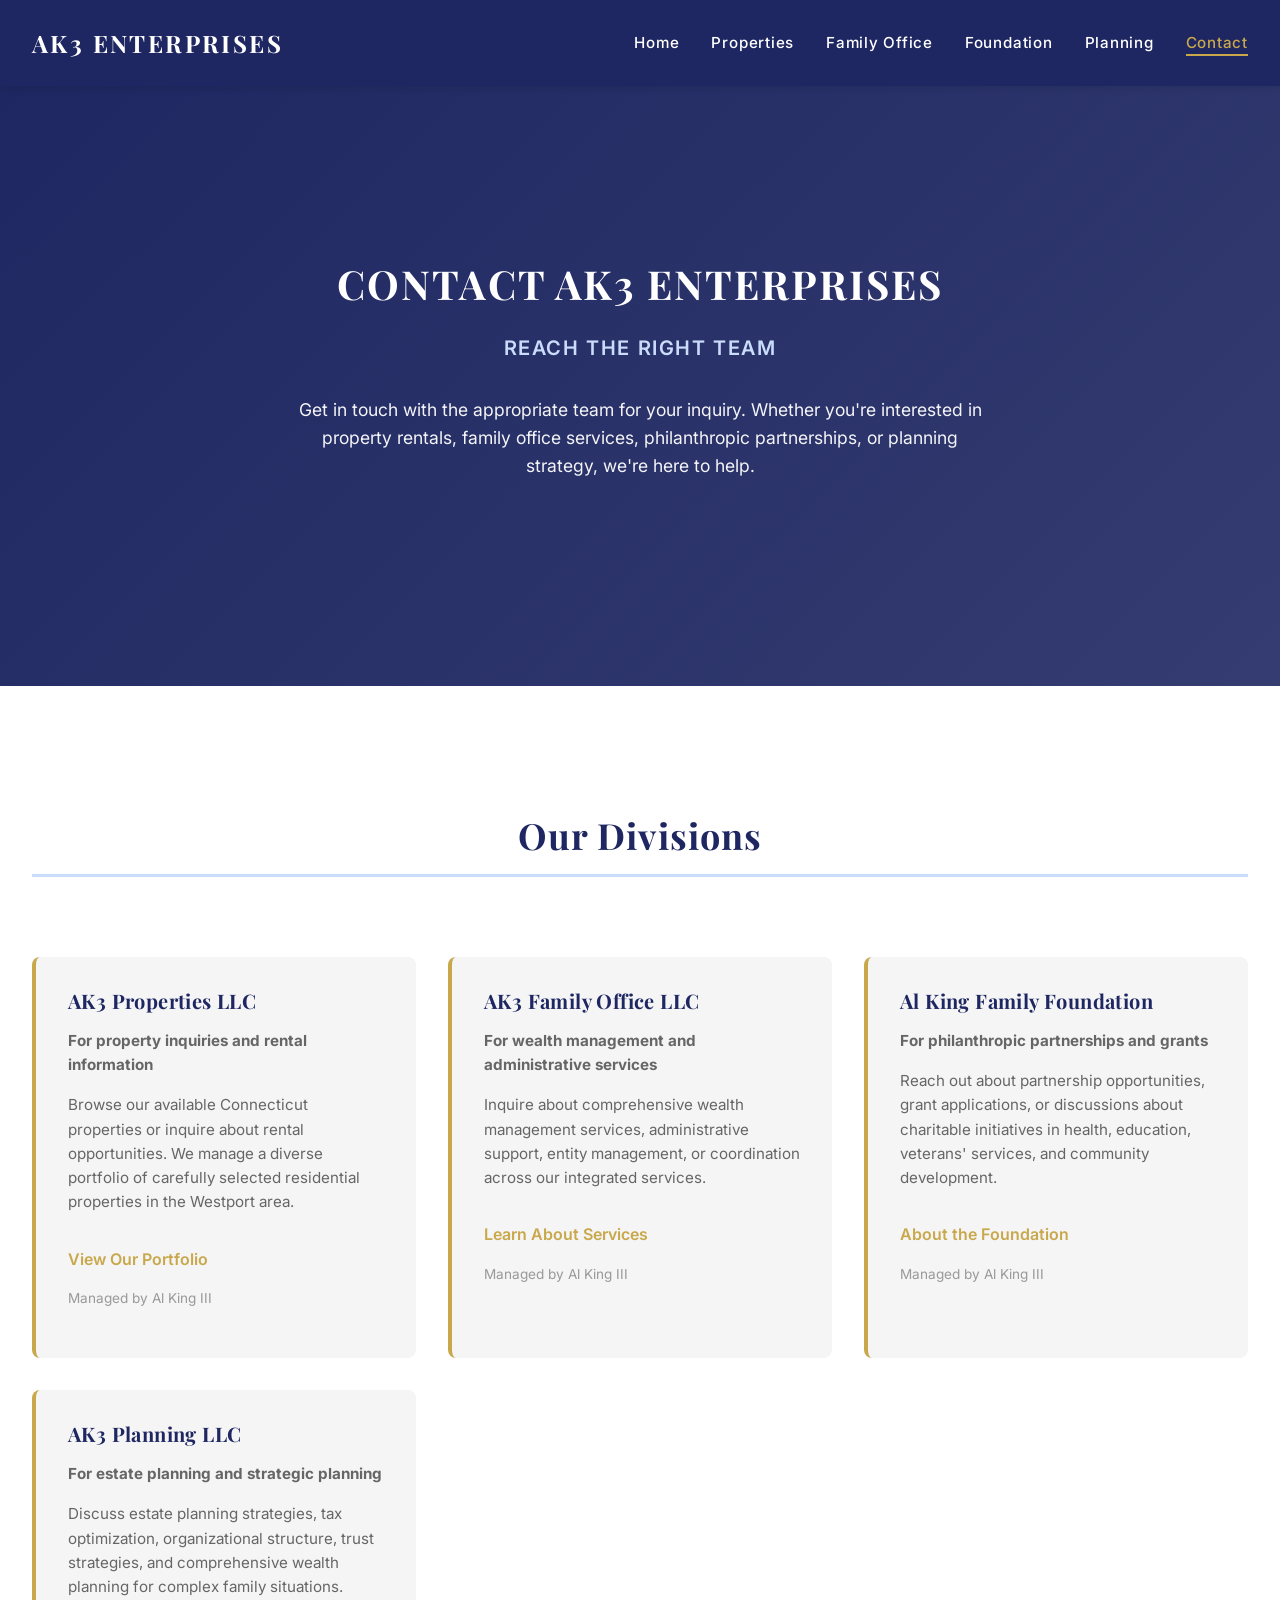
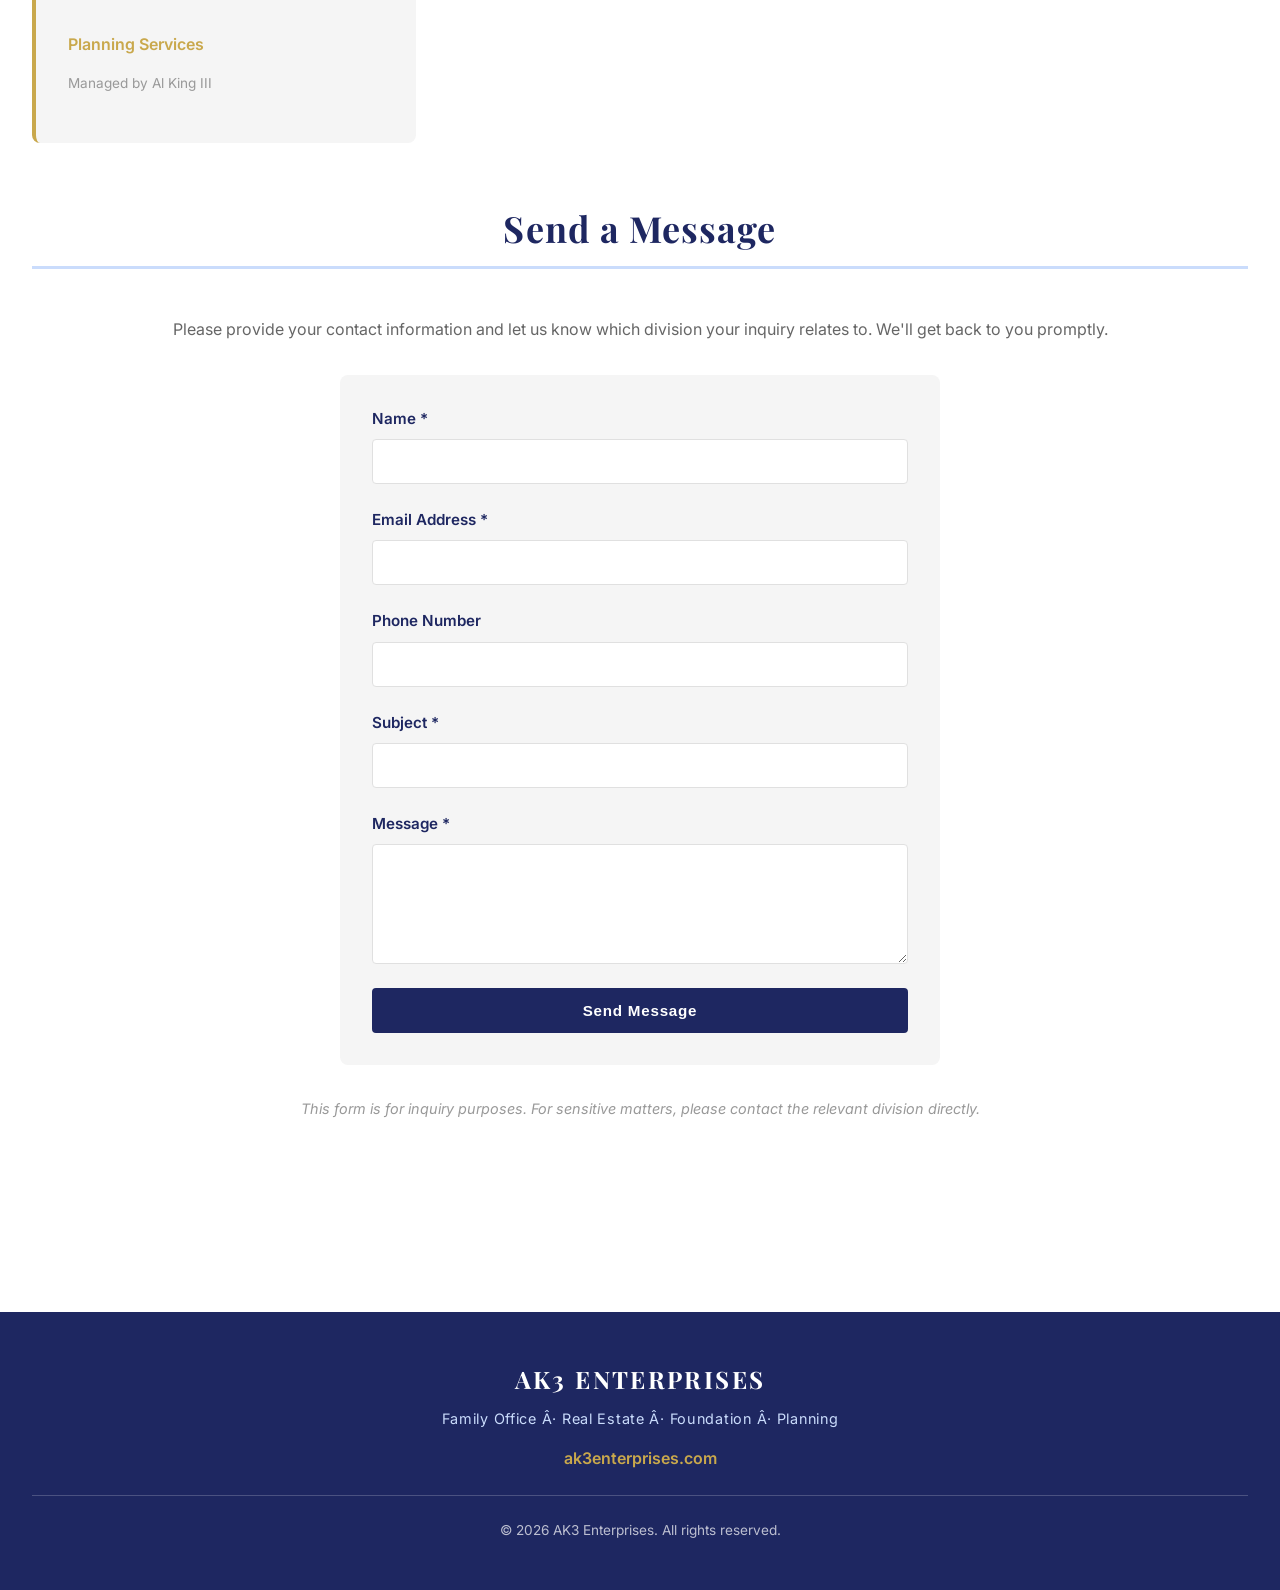
==== contact.html @ 864ccaf0 "Add contact.html for AK3 Enterprises This file contains the HTML structure for the contact page, inc" ====
<!DOCTYPE html>
<html lang="en">
<head>
  <meta charset="UTF-8">
  <meta name="viewport" content="width=device-width, initial-scale=1.0">
  <title>Contact AK3 Enterprises - Reach the Right Team</title>
  <link rel="preconnect" href="https://fonts.googleapis.com">
  <link rel="preconnect" href="https://fonts.gstatic.com" crossorigin>
  <link href="https://fonts.googleapis.com/css2?family=Inter:wght@400;500;600;700&family=Playfair+Display:wght@700&display=swap" rel="stylesheet">
  <link rel="stylesheet" href="css/style.css">
</head>
<body>
  <!-- Navigation -->
  <nav>
    <div class="nav-container">
      <div class="nav-logo">AK3 ENTERPRISES</div>
      <div class="hamburger" id="hamburger">
        <span></span>
        <span></span>
        <span></span>
      </div>
      <ul class="nav-links" id="navLinks">
        <li><a href="index.html">Home</a></li>
        <li><a href="properties.html">Properties</a></li>
        <li><a href="family-office.html">Family Office</a></li>
        <li><a href="foundation.html">Foundation</a></li>
        <li><a href="planning.html">Planning</a></li>
        <li><a href="contact.html" class="active">Contact</a></li>
      </ul>
    </div>
  </nav>

  <!-- Hero Section -->
  <section class="hero">
    <div class="hero-content">
      <h1>CONTACT AK3 ENTERPRISES</h1>
      <div class="hero-tagline">REACH THE RIGHT TEAM</div>
      <p>Get in touch with the appropriate team for your inquiry. Whether you're interested in property rentals, family office services, philanthropic partnerships, or planning strategy, we're here to help.</p>
    </div>
  </section>

  <!-- Main Content -->
  <main>
    <!-- Contact Cards -->
    <section>
      <h2>Our Divisions</h2>
      <div class="contact-cards">
        <div class="contact-card">
          <h3>AK3 Properties LLC</h3>
          <p><strong>For property inquiries and rental information</strong></p>
          <p>Browse our available Connecticut properties or inquire about rental opportunities. We manage a diverse portfolio of carefully selected residential properties in the Westport area.</p>
          <a href="properties.html">View Our Portfolio</a>
          <p style="margin-top: 1rem; font-size: 0.85rem; color: #999;">Managed by Al King III</p>
        </div>

        <div class="contact-card">
          <h3>AK3 Family Office LLC</h3>
          <p><strong>For wealth management and administrative services</strong></p>
          <p>Inquire about comprehensive wealth management services, administrative support, entity management, or coordination across our integrated services.</p>
          <a href="family-office.html">Learn About Services</a>
          <p style="margin-top: 1rem; font-size: 0.85rem; color: #999;">Managed by Al King III</p>
        </div>

        <div class="contact-card">
          <h3>Al King Family Foundation</h3>
          <p><strong>For philanthropic partnerships and grants</strong></p>
          <p>Reach out about partnership opportunities, grant applications, or discussions about charitable initiatives in health, education, veterans' services, and community development.</p>
          <a href="foundation.html">About the Foundation</a>
          <p style="margin-top: 1rem; font-size: 0.85rem; color: #999;">Managed by Al King III</p>
        </div>

        <div class="contact-card">
          <h3>AK3 Planning LLC</h3>
          <p><strong>For estate planning and strategic planning</strong></p>
          <p>Discuss estate planning strategies, tax optimization, organizational structure, trust strategies, and comprehensive wealth planning for complex family situations.</p>
          <a href="planning.html">Planning Services</a>
          <p style="margin-top: 1rem; font-size: 0.85rem; color: #999;">Managed by Al King III</p>
        </div>
      </div>
    </section>

    <!-- Contact Form -->
    <section style="margin-top: 4rem;">
      <h2>Send a Message</h2>
      <p style="text-align: center; margin-bottom: 2rem; color: #666;">Please provide your contact information and let us know which division your inquiry relates to. We'll get back to you promptly.</p>

      <form class="contact-form" id="contactForm">
        <div class="form-group">
          <label for="name">Name *</label>
          <input type="text" id="name" name="name" required>
        </div>

        <div class="form-group">
          <label for="email">Email Address *</label>
          <input type="email" id="email" name="email" required>
        </div>

        <div class="form-group">
          <label for="phone">Phone Number</label>
          <input type="tel" id="phone" name="phone">
        </div>

        <div class="form-group">
          <label for="subject">Subject *</label>
          <input type="text" id="subject" name="subject" required>
        </div>

        <div class="form-group">
          <label for="message">Message *</label>
          <textarea id="message" name="message" required></textarea>
        </div>

        <button type="submit" class="btn" style="width: 100%;">Send Message</button>
      </form>

      <p style="text-align: center; color: #999; font-size: 0.9rem; margin-top: 2rem;">
        <em>This form is for inquiry purposes. For sensitive matters, please contact the relevant division directly.</em>
      </p>
    </section>
  </main>

  <!-- Footer -->
  <footer>
    <div class="footer-content">
      <div class="footer-logo">AK3 ENTERPRISES</div>
      <div class="footer-tagline">Family Office Â· Real Estate Â· Foundation Â· Planning</div>
      <div class="footer-website">ak3enterprises.com</div>
      <div class="footer-copyright">&copy; 2026 AK3 Enterprises. All rights reserved.</div>
    </div>
  </footer>

  <script>
    const hamburger = document.getElementById('hamburger');
    const navLinks = document.getElementById('navLinks');

    hamburger.addEventListener('click', () => {
      hamburger.classList.toggle('active');
      navLinks.classList.toggle('active');
    });

    navLinks.querySelectorAll('a').forEach(link => {
      link.addEventListener('click', () => {
        hamburger.classList.remove('active');
        navLinks.classList.remove('active');
      });
    });

    document.querySelectorAll('.nav-links a').forEach(link => {
      if (link.getAttribute('href') === window.location.pathname.split('/').pop()) {
        link.classList.add('active');
      } else {
        link.classList.remove('active');
      }
    });

    // Form submission handler
    document.getElementById('contactForm').addEventListener('submit', function(e) {
      e.preventDefault();

      const name = document.getElementById('name').value;
      const email = document.getElementById('email').value;

      // Show confirmation message
      alert(`Thank you for reaching out, ${name}! We've received your message and will contact you at ${email} shortly.`);

      // Reset form
      this.reset();
    });
  </script>
</body>
</html>
---- css/style.css ----
/* AK3 Enterprises Website - Master Stylesheet */

* {
  margin: 0;
  padding: 0;
  box-sizing: border-box;
}

:root {
  --navy: #1E2761;
  --ice-blue: #CADCFC;
  --white: #FFFFFF;
  --gold: #C9A84C;
  --light-gray: #F5F5F5;
  --dark-gray: #333333;
  --text-primary: #1E2761;
  --text-secondary: #666666;
  --border-color: #E0E0E0;
}

body {
  font-family: 'Inter', -apple-system, BlinkMacSystemFont, 'Segoe UI', sans-serif;
  line-height: 1.6;
  color: var(--text-primary);
  background-color: var(--white);
}

h1, h2, h3, h4, h5, h6 {
  font-family: 'Playfair Display', serif;
  color: var(--navy);
  font-weight: 700;
  line-height: 1.2;
  margin-bottom: 1rem;
}

h1 {
  font-size: 3rem;
  letter-spacing: 0.05em;
}

h2 {
  font-size: 2.25rem;
  letter-spacing: 0.03em;
}

h3 {
  font-size: 1.5rem;
  letter-spacing: 0.02em;
}

h4 {
  font-size: 1.25rem;
}

p {
  margin-bottom: 1rem;
  color: var(--text-secondary);
  font-size: 1rem;
}

a {
  color: var(--navy);
  text-decoration: none;
  transition: all 0.3s ease;
}

a:hover {
  color: var(--gold);
}

/* Navigation */
nav {
  background-color: var(--navy);
  padding: 1.5rem 2rem;
  position: sticky;
  top: 0;
  z-index: 1000;
  box-shadow: 0 2px 8px rgba(0, 0, 0, 0.1);
}

.nav-container {
  max-width: 1400px;
  margin: 0 auto;
  display: flex;
  justify-content: space-between;
  align-items: center;
}

.nav-logo {
  font-family: 'Playfair Display', serif;
  font-size: 1.5rem;
  font-weight: 700;
  color: var(--white);
  letter-spacing: 0.1em;
}

.nav-links {
  display: flex;
  gap: 2rem;
  list-style: none;
}

.nav-links a {
  color: var(--white);
  font-size: 0.95rem;
  letter-spacing: 0.05em;
  font-weight: 500;
}

.nav-links a:hover {
  color: var(--ice-blue);
}

.nav-links a.active {
  color: var(--gold);
  border-bottom: 2px solid var(--gold);
  padding-bottom: 2px;
}

.hamburger {
  display: none;
  flex-direction: column;
  cursor: pointer;
  gap: 6px;
}

.hamburger span {
  width: 24px;
  height: 3px;
  background-color: var(--white);
  border-radius: 2px;
  transition: all 0.3s ease;
}

.hamburger.active span:nth-child(1) {
  transform: rotate(45deg) translate(8px, 8px);
}

.hamburger.active span:nth-child(2) {
  opacity: 0;
}

.hamburger.active span:nth-child(3) {
  transform: rotate(-45deg) translate(7px, -7px);
}

/* Hero Section */
.hero {
  background: linear-gradient(135deg, var(--navy) 0%, rgba(30, 39, 97, 0.9) 100%);
  color: var(--white);
  padding: 100px 2rem;
  text-align: center;
  min-height: 600px;
  display: flex;
  align-items: center;
  justify-content: center;
}

.hero-content {
  max-width: 900px;
  margin: 0 auto;
}

.hero h1 {
  color: var(--white);
  margin-bottom: 1.5rem;
  font-size: 2.5rem;
}

.hero-tagline {
  color: var(--ice-blue);
  font-size: 1.25rem;
  letter-spacing: 0.08em;
  margin-bottom: 2rem;
  font-weight: 600;
}

.hero p {
  color: rgba(255, 255, 255, 0.95);
  font-size: 1.1rem;
  margin-bottom: 2rem;
  max-width: 700px;
  margin-left: auto;
  margin-right: auto;
}

/* Main Content */
main {
  max-width: 1400px;
  margin: 0 auto;
  padding: 4rem 2rem;
}

section {
  margin-bottom: 4rem;
}

section h2 {
  margin-bottom: 3rem;
  text-align: center;
  padding-bottom: 1rem;
  border-bottom: 3px solid var(--ice-blue);
  display: inline-block;
  width: 100%;
}

/* Cards Grid */
.cards-grid {
  display: grid;
  grid-template-columns: repeat(auto-fit, minmax(300px, 1fr));
  gap: 2rem;
  margin-top: 2rem;
}

.card {
  background: var(--white);
  border: 1px solid var(--border-color);
  border-radius: 8px;
  padding: 2rem;
  transition: all 0.3s ease;
  box-shadow: 0 2px 8px rgba(0, 0, 0, 0.08);
}

.card:hover {
  transform: translateY(-8px);
  box-shadow: 0 12px 24px rgba(0, 0, 0, 0.15);
  border-color: var(--gold);
}

.card h3 {
  color: var(--navy);
  margin-bottom: 1rem;
}

.card p {
  font-size: 0.95rem;
  margin-bottom: 1.5rem;
}

/* Property Cards */
.property-card {
  background: var(--white);
  border: 1px solid var(--border-color);
  border-radius: 8px;
  overflow: hidden;
  transition: all 0.3s ease;
  box-shadow: 0 2px 8px rgba(0, 0, 0, 0.08);
  display: flex;
  flex-direction: column;
}

.property-card:hover {
  transform: translateY(-8px);
  box-shadow: 0 12px 24px rgba(0, 0, 0, 0.15);
  border-color: var(--gold);
}

.property-image {
  width: 100%;
  height: 250px;
  background: linear-gradient(135deg, var(--ice-blue) 0%, var(--navy) 100%);
  object-fit: cover;
}

.property-content {
  padding: 1.5rem;
  flex: 1;
  display: flex;
  flex-direction: column;
}

.property-address {
  font-size: 1.1rem;
  font-weight: 600;
  color: var(--navy);
  margin-bottom: 0.5rem;
}

.property-status {
  display: inline-block;
  padding: 0.4rem 0.8rem;
  border-radius: 4px;
  font-size: 0.85rem;
  font-weight: 600;
  letter-spacing: 0.05em;
  margin-bottom: 1rem;
  width: fit-content;
}

.status-tenant {
  background-color: #E8F5E9;
  color: #2E7D32;
}

.status-available {
  background-color: #FFF9E6;
  color: #C9A84C;
}

.property-stats {
  display: flex;
  gap: 1.5rem;
  font-size: 0.9rem;
  margin-bottom: 1rem;
  color: var(--text-secondary);
}

.stat {
  display: flex;
  flex-direction: column;
}

.stat-value {
  font-weight: 600;
  color: var(--navy);
}

.property-details {
  border-top: 1px solid var(--border-color);
  padding-top: 1rem;
  margin-top: auto;
  font-size: 0.9rem;
  color: var(--text-secondary);
}

.property-llc {
  margin-bottom: 0.5rem;
}

.property-llc strong {
  color: var(--navy);
}

/* Buttons */
button, .btn {
  background-color: var(--navy);
  color: var(--white);
  padding: 0.75rem 1.5rem;
  border: 2px solid var(--navy);
  border-radius: 4px;
  cursor: pointer;
  font-size: 0.95rem;
  font-weight: 600;
  letter-spacing: 0.05em;
  transition: all 0.3s ease;
  text-decoration: none;
  display: inline-block;
  text-align: center;
}

button:hover, .btn:hover {
  background-color: var(--white);
  color: var(--navy);
  border-color: var(--navy);
}

.btn-secondary {
  background-color: var(--white);
  color: var(--navy);
  border: 2px solid var(--navy);
}

.btn-secondary:hover {
  background-color: var(--navy);
  color: var(--white);
}

.btn-gold {
  background-color: var(--gold);
  color: var(--white);
  border-color: var(--gold);
}

.btn-gold:hover {
  background-color: var(--white);
  color: var(--gold);
  border-color: var(--gold);
}

/* Footer */
footer {
  background-color: var(--navy);
  color: var(--white);
  text-align: center;
  padding: 3rem 2rem;
  margin-top: 4rem;
}

.footer-content {
  max-width: 1400px;
  margin: 0 auto;
}

.footer-logo {
  font-family: 'Playfair Display', serif;
  font-size: 1.5rem;
  font-weight: 700;
  letter-spacing: 0.1em;
  margin-bottom: 0.5rem;
}

.footer-tagline {
  color: var(--ice-blue);
  font-size: 0.9rem;
  letter-spacing: 0.05em;
  margin-bottom: 1rem;
}

.footer-website {
  color: var(--gold);
  font-weight: 600;
  margin-bottom: 1.5rem;
}

.footer-copyright {
  color: rgba(255, 255, 255, 0.7);
  font-size: 0.85rem;
  border-top: 1px solid rgba(255, 255, 255, 0.2);
  padding-top: 1.5rem;
  margin-top: 1.5rem;
}

/* Form Styles */
.contact-form {
  max-width: 600px;
  margin: 2rem auto;
  background: var(--light-gray);
  padding: 2rem;
  border-radius: 8px;
}

.form-group {
  margin-bottom: 1.5rem;
  display: flex;
  flex-direction: column;
}

.form-group label {
  font-weight: 600;
  color: var(--navy);
  margin-bottom: 0.5rem;
  font-size: 0.95rem;
}

.form-group input,
.form-group textarea {
  padding: 0.75rem;
  border: 1px solid var(--border-color);
  border-radius: 4px;
  font-family: 'Inter', sans-serif;
  font-size: 0.95rem;
  color: var(--text-primary);
  transition: border-color 0.3s ease;
}

.form-group input:focus,
.form-group textarea:focus {
  outline: none;
  border-color: var(--gold);
  box-shadow: 0 0 0 3px rgba(201, 168, 76, 0.1);
}

.form-group textarea {
  min-height: 120px;
  resize: vertical;
}

/* About Section */
.about-section {
  background: var(--light-gray);
  padding: 3rem 2rem;
  border-radius: 8px;
  margin-bottom: 3rem;
}

.about-section h3 {
  color: var(--navy);
  margin-bottom: 1rem;
}

.about-section p {
  font-size: 1rem;
  line-height: 1.8;
}

/* Service Grid */
.services-grid {
  display: grid;
  grid-template-columns: repeat(auto-fit, minmax(320px, 1fr));
  gap: 2rem;
  margin-top: 2rem;
}

.service-card {
  background: var(--white);
  border: 2px solid var(--border-color);
  padding: 2rem;
  border-radius: 8px;
  transition: all 0.3s ease;
}

.service-card:hover {
  border-color: var(--gold);
  box-shadow: 0 8px 16px rgba(201, 168, 76, 0.15);
}

.service-card h3 {
  color: var(--navy);
  margin-bottom: 1rem;
  font-size: 1.25rem;
}

.service-card p {
  font-size: 0.95rem;
  color: var(--text-secondary);
}

/* Mission Statement */
.mission {
  text-align: center;
  padding: 2rem;
  background: linear-gradient(135deg, rgba(202, 220, 252, 0.1) 0%, rgba(30, 39, 97, 0.05) 100%);
  border-radius: 8px;
  margin-bottom: 3rem;
}

.mission h2 {
  color: var(--navy);
  margin-bottom: 1rem;
  border: none;
  padding-bottom: 0;
}

.mission p {
  font-size: 1.1rem;
  max-width: 800px;
  margin: 0 auto;
  color: var(--text-primary);
}

/* Highlight Section */
.highlight-section {
  background: linear-gradient(135deg, var(--navy) 0%, rgba(30, 39, 97, 0.8) 100%);
  color: var(--white);
  padding: 3rem 2rem;
  border-radius: 8px;
  margin-bottom: 3rem;
}

.highlight-section h3 {
  color: var(--ice-blue);
  margin-bottom: 1rem;
  font-size: 1.5rem;
}

.highlight-section p {
  color: rgba(255, 255, 255, 0.95);
  font-size: 1rem;
}

/* Statistics */
.stats-grid {
  display: grid;
  grid-template-columns: repeat(auto-fit, minmax(250px, 1fr));
  gap: 2rem;
  margin-bottom: 3rem;
}

.stat-box {
  text-align: center;
  padding: 2rem;
  background: var(--light-gray);
  border-radius: 8px;
  border-left: 4px solid var(--gold);
}

.stat-number {
  font-size: 2rem;
  font-weight: 700;
  color: var(--gold);
  margin-bottom: 0.5rem;
}

.stat-label {
  font-size: 1rem;
  color: var(--text-primary);
  font-weight: 600;
}

/* Contact Cards */
.contact-cards {
  display: grid;
  grid-template-columns: repeat(auto-fit, minmax(300px, 1fr));
  gap: 2rem;
  margin-top: 2rem;
}

.contact-card {
  background: var(--light-gray);
  padding: 2rem;
  border-radius: 8px;
  border-left: 4px solid var(--gold);
}

.contact-card h3 {
  color: var(--navy);
  margin-bottom: 1rem;
  font-size: 1.25rem;
}

.contact-card p {
  font-size: 0.95rem;
  margin-bottom: 1rem;
}

.contact-card a {
  color: var(--gold);
  font-weight: 600;
  display: inline-block;
  margin-top: 1rem;
}

.contact-card a:hover {
  text-decoration: underline;
}

/* Category Section */
.category-section {
  margin-bottom: 3rem;
}

.category-section h3 {
  color: var(--navy);
  margin-bottom: 1.5rem;
  font-size: 1.25rem;
  border-left: 4px solid var(--gold);
  padding-left: 1rem;
}

.category-list {
  display: flex;
  flex-direction: column;
  gap: 0.8rem;
  margin-left: 1rem;
}

.category-list li {
  list-style: none;
  color: var(--text-secondary);
  padding-left: 1.5rem;
  position: relative;
}

.category-list li::before {
  content: "â¢";
  color: var(--gold);
  font-weight: 700;
  font-size: 1.2rem;
  position: absolute;
  left: 0;
}

/* Responsive Design */
@media (max-width: 768px) {
  h1 {
    font-size: 2rem;
  }

  h2 {
    font-size: 1.5rem;
  }

  h3 {
    font-size: 1.25rem;
  }

  .nav-links {
    display: none;
    position: absolute;
    top: 70px;
    left: 0;
    right: 0;
    background-color: var(--navy);
    flex-direction: column;
    gap: 0;
    list-style: none;
    padding: 1rem;
  }

  .nav-links.active {
    display: flex;
  }

  .nav-links li {
    border-bottom: 1px solid rgba(255, 255, 255, 0.1);
  }

  .nav-links a {
    display: block;
    padding: 1rem;
  }

  .hamburger {
    display: flex;
  }

  nav {
    display: flex;
    justify-content: space-between;
    align-items: center;
    padding: 1rem;
  }

  .nav-container {
    width: 100%;
    flex-direction: column;
    align-items: flex-start;
  }

  .hero {
    padding: 50px 1.5rem;
    min-height: auto;
  }

  .hero h1 {
    font-size: 1.75rem;
  }

  .hero-tagline {
    font-size: 1rem;
  }

  main {
    padding: 2rem 1rem;
  }

  section h2 {
    font-size: 1.5rem;
  }

  .cards-grid {
    grid-template-columns: 1fr;
  }

  .property-stats {
    flex-direction: column;
    gap: 0.5rem;
  }

  .services-grid {
    grid-template-columns: 1fr;
  }

  .contact-cards {
    grid-template-columns: 1fr;
  }

  .stats-grid {
    grid-template-columns: 1fr;
  }

  .contact-form {
    padding: 1.5rem;
  }
}

@media (max-width: 480px) {
  body {
    font-size: 14px;
  }

  h1 {
    font-size: 1.5rem;
  }

  h2 {
    font-size: 1.25rem;
  }

  main {
    padding: 1.5rem 1rem;
  }

  .property-card {
    margin-bottom: 1rem;
  }

  .service-card {
    padding: 1.5rem;
  }

  button, .btn {
    width: 100%;
  }
}
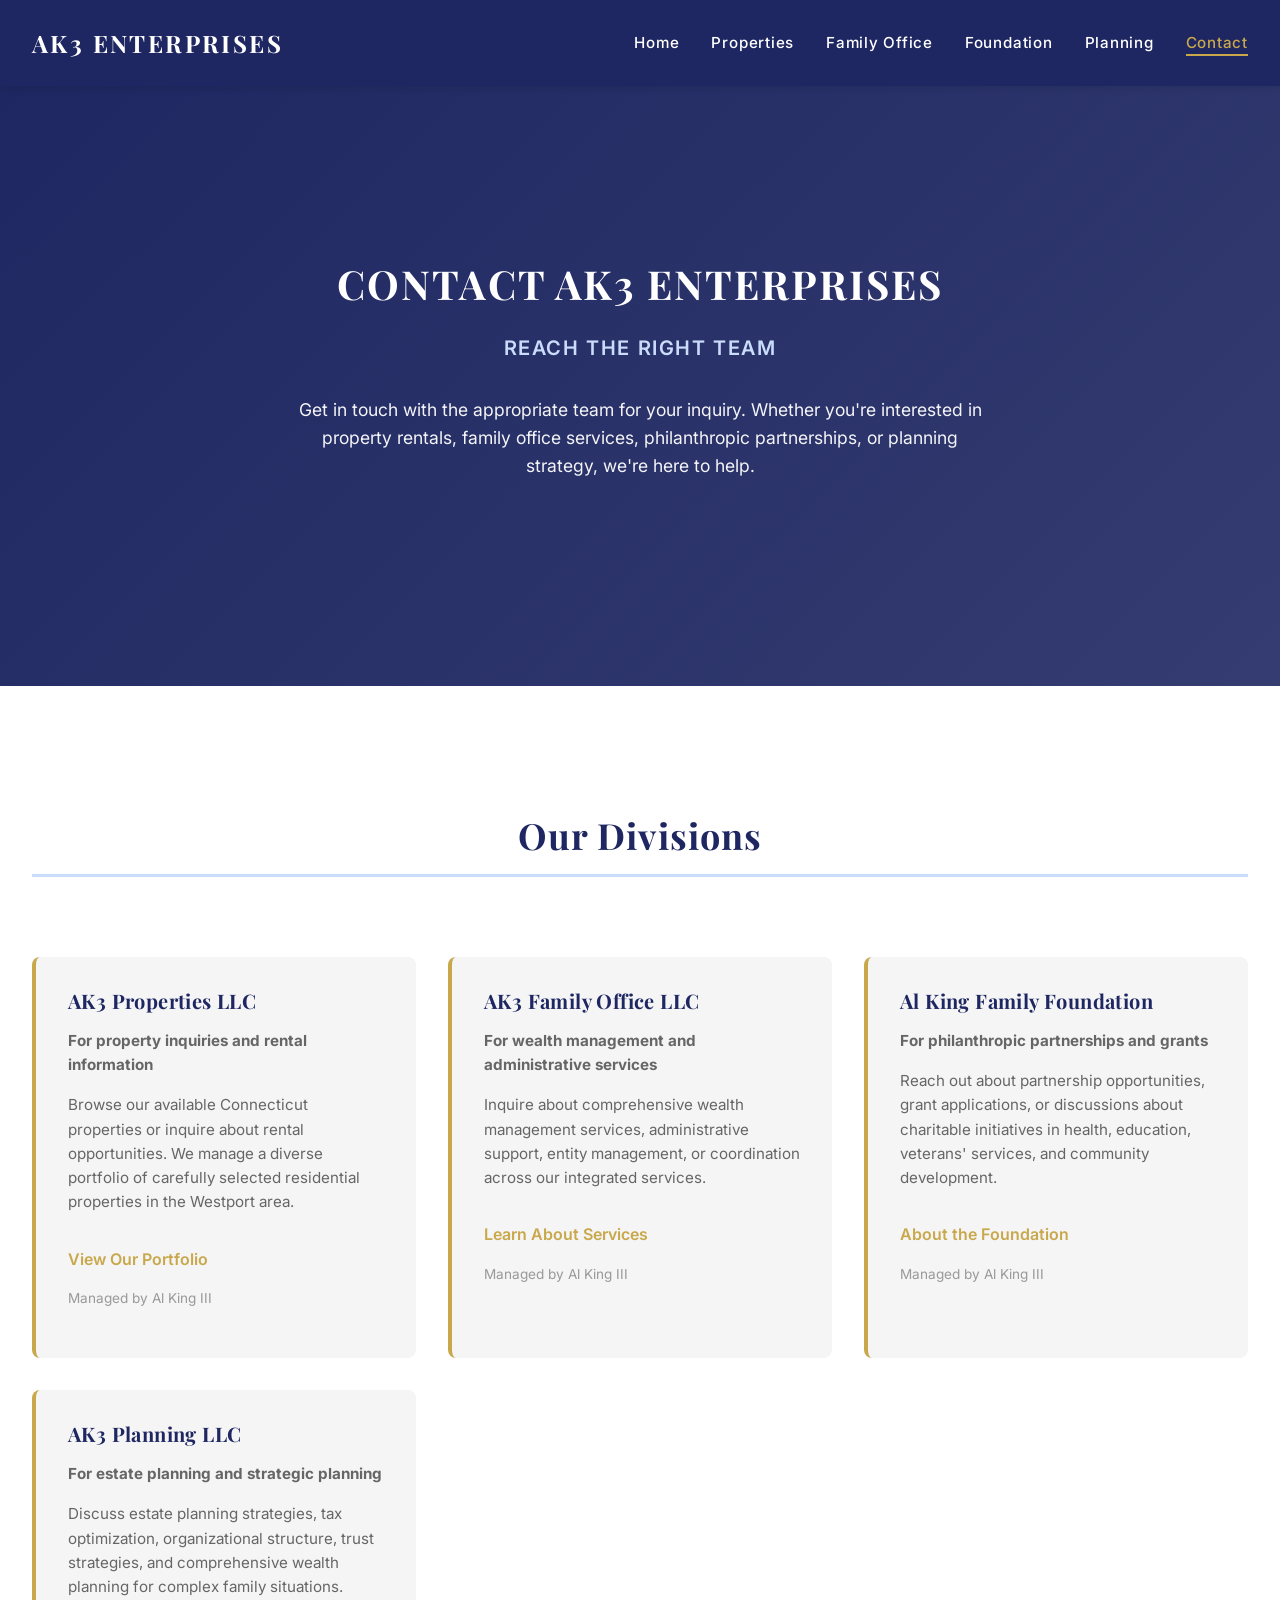
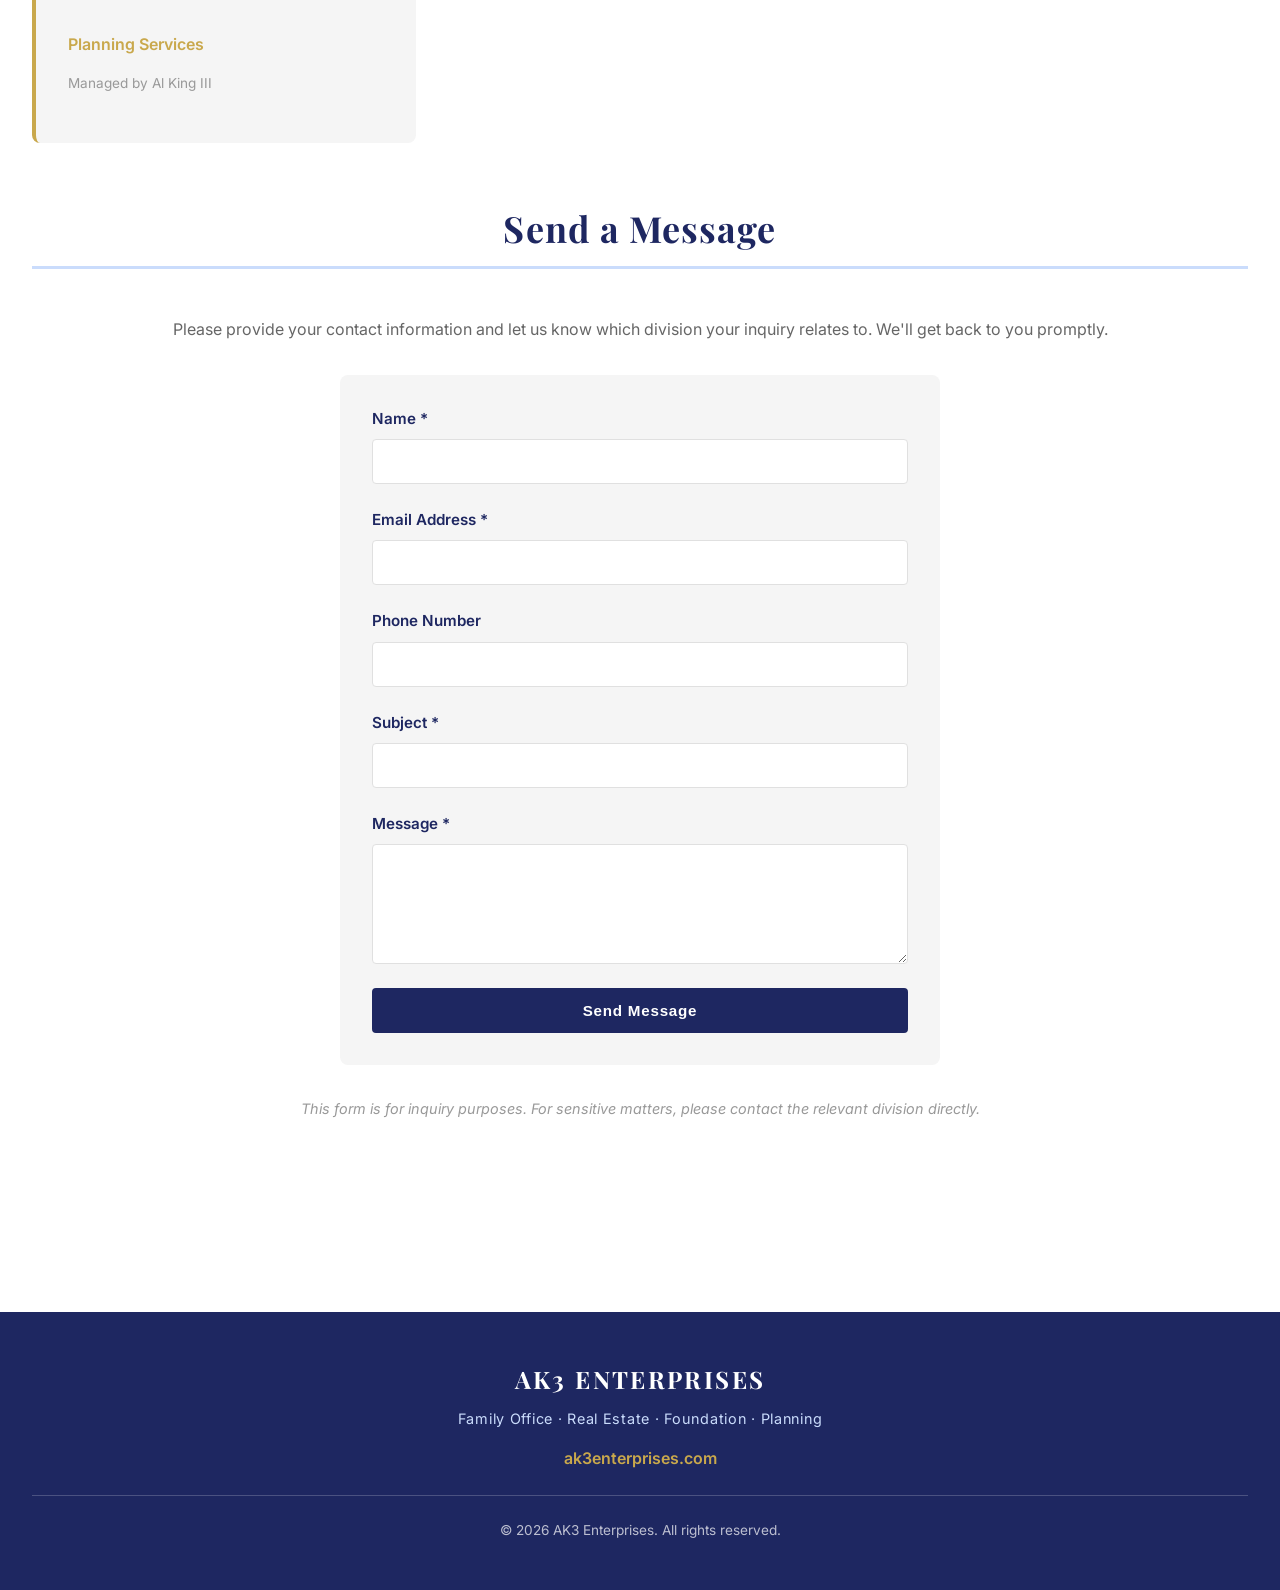
==== commit 7cc43696: "Fix footer tagline to use correct HTML entity" ====
--- a/contact.html
+++ b/contact.html
@@ -123,7 +123,7 @@
   <footer>
     <div class="footer-content">
       <div class="footer-logo">AK3 ENTERPRISES</div>
-      <div class="footer-tagline">Family Office Â· Real Estate Â· Foundation Â· Planning</div>
+      <div class="footer-tagline">Family Office &middot; Real Estate &middot; Foundation &middot; Planning</div>
       <div class="footer-website">ak3enterprises.com</div>
       <div class="footer-copyright">&copy; 2026 AK3 Enterprises. All rights reserved.</div>
     </div>
